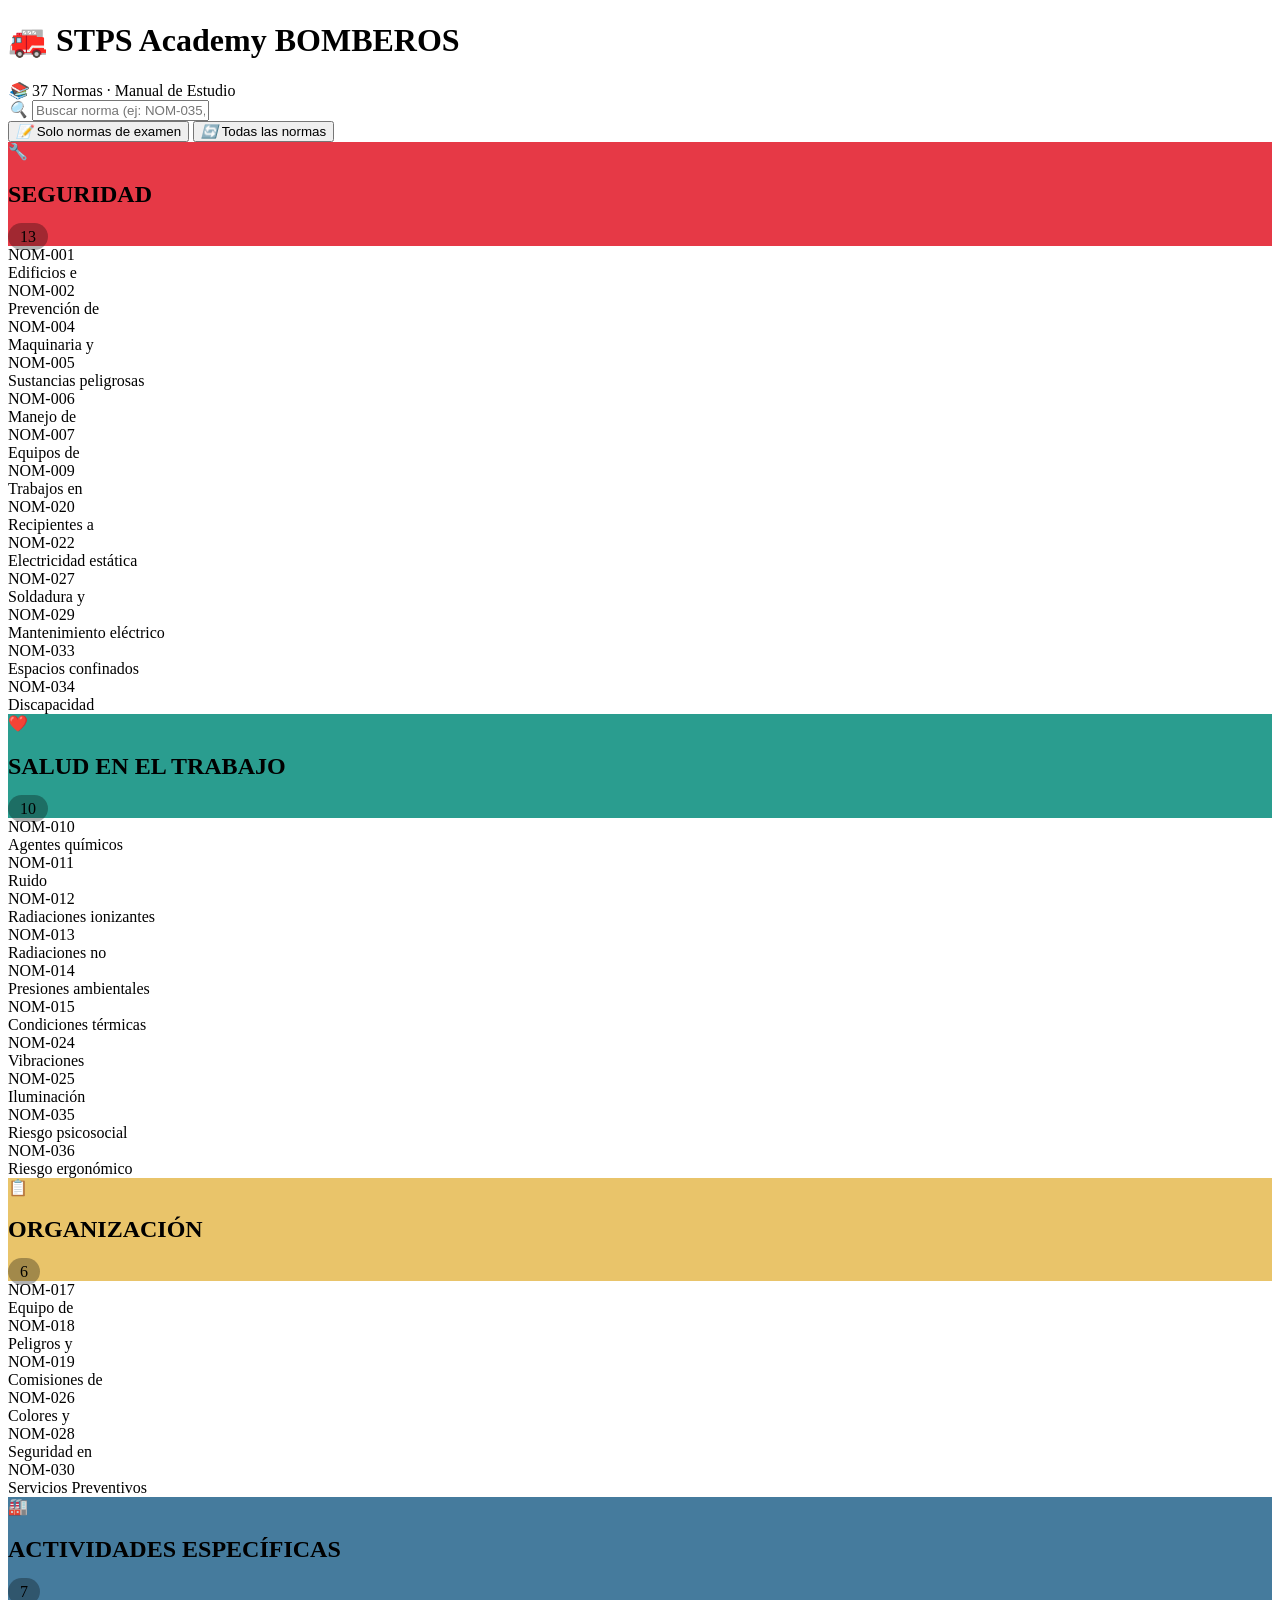
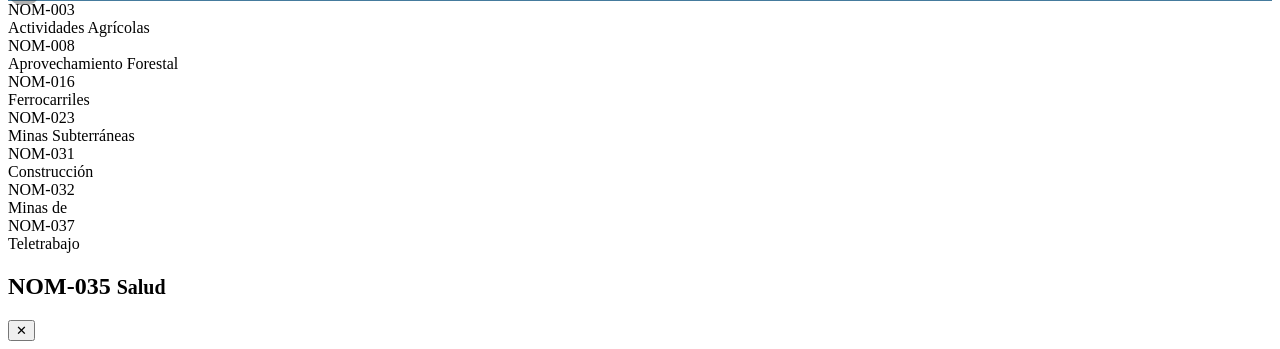
==== index.html @ f73cae07 "Update stylesheet link in index.html" ====
<!DOCTYPE html>
<html lang="es">
<head>
    <meta charset="UTF-8">
    <meta name="viewport" content="width=device-width, initial-scale=1.0">
    <title>🚒 STPS Academy - Manual de Estudio para Bomberos</title>
   <link rel="stylesheet" href="estilos.css">   
</head>
<body>
    <div class="header">
        <div class="header-content">
            <h1>
                🚒 STPS Academy 
                <span>BOMBEROS</span>
            </h1>
            <div class="badge">
                <i>📚</i> 37 Normas · Manual de Estudio
            </div>
        </div>
    </div>

    <div class="control-panel">
        <div class="search-box">
            <i>🔍</i>
            <input type="text" id="buscador" placeholder="Buscar norma (ej: NOM-035, incendios, altura...)" onkeyup="filtrarNormas()">
        </div>
        <button class="filter-btn" onclick="filtrarExamen()">
            <i>📝</i> Solo normas de examen
        </button>
        <button class="filter-btn" onclick="resetFiltro()">
            <i>🔄</i> Todas las normas
        </button>
    </div>

    <div class="categorias-grid" id="categorias-container"></div>

    <!-- Tarjeta de estudio a pantalla completa -->
    <div class="study-card-overlay" id="studyCard">
        <div class="study-card">
            <div class="study-card-header">
                <h2 id="card-titulo">
                    <span id="card-codigo">NOM-035</span>
                    <small id="card-categoria">Salud</small>
                </h2>
                <button class="close-btn" onclick="cerrarTarjeta()">✕</button>
            </div>
            <div class="study-card-content" id="card-contenido">
                <!-- Contenido dinámico -->
            </div>
        </div>
    </div>

    <script>
        // Base de datos ENRIQUECIDA para bomberos
        const normasDB = {
            "NOM-001": {
                categoria: "seguridad",
                titulo: "Edificios e instalaciones",
                desc: "🔥 CRÍTICO PARA BOMBEROS: Establece las condiciones de seguridad estructural, salidas de emergencia y rutas de evacuación.",
                peligros: ["Estructuras colapsables", "Salidas bloqueadas", "Señalización inadecuada"],
                aplica: ["Todo centro de trabajo", "Edificios públicos", "Industrias"],
                inspeccion: ["Verificar salidas de emergencia", "Medir ancho de pasillos", "Revisar puertas contra fuego"],
                normativa: ["REGLAMENTO DE CONSTRUCCIONES", "NFPA 101", "RCDF"],
                examen: {
                    preguntas: [
                        "¿Ancho mínimo de pasillos? 90cm",
                        "¿Puertas de emergencia deben abrir hacia? Hacia fuera",
                        "¿Altura mínima de pasillos? 2.20m"
                    ],
                    tips: "Memorizar medidas: pasillos 90cm, escaleras 1.20m"
                }
            },
            "NOM-002": {
                categoria: "seguridad",
                titulo: "Prevención de incendios",
                desc: "🚒 FUNDAMENTAL: Condiciones para prevención, protección y combate de incendios. Clasificación de fuegos y equipos.",
                peligros: ["Fuegos clase A, B, C, D, K", "Acumulación de combustibles", "Fallas eléctricas"],
                aplica: ["Todas las empresas", "Áreas de alto riesgo", "Almacenes"],
                inspeccion: ["Tipo y ubicación de extintores", "Pruebas hidrostáticas", "Brigadas contra incendio"],
                normativa: ["NFPA 10", "NFPA 72", "REGLAMENTO DE SEGURIDAD"],
                examen: {
                    preguntas: [
                        "Clase A: materiales sólidos",
                        "Clase B: líquidos inflamables",
                        "Clase C: equipos eléctricos",
                        "Clase D: metales combustibles",
                        "Clase K: aceites de cocina"
                    ],
                    tips: "Recordar: A=Ash, B=Barrel, C=Current, D=Dust, K=Kitchen"
                }
            },
            "NOM-003": {
                categoria: "especificas",
                titulo: "Actividades Agrícolas",
                desc: "🌾 Seguridad en campo: maquinaria agrícola, exposición a plaguicidas y condiciones ambientales extremas.",
                peligros: ["Plaguicidas", "Maquinaria sin protección", "Golpe de calor"],
                aplica: ["Campos agrícolas", "Invernaderos", "Empacadoras"],
                inspeccion: ["Almacén de químicos", "Equipo de aplicación", "Periodos de reentrada"],
                normativa: ["NOM-003-STPS", "GUÍA FAO", "SANIDAD VEGETAL"],
                examen: {
                    preguntas: [
                        "¿Periodo de reentrada mínimo? 24-48 hrs",
                        "¿EPP para plaguicidas? Traje completo, respirador",
                        "¿Lavado de equipos? Área especial"
                    ],
                    tips: "24 horas de reentrada es lo más común"
                }
            },
            "NOM-004": {
                categoria: "seguridad",
                titulo: "Maquinaria y sistemas",
                desc: "⚙️ Protección mecánica: resguardos, dispositivos de seguridad y procedimientos LOTO.",
                peligros: ["Atrapamientos", "Proyecciones", "Contacto eléctrico"],
                aplica: ["Industria manufacturera", "Talleres", "Plantas de producción"],
                inspeccion: ["Resguardos fijos/móviles", "Sistemas de enclavamiento", "Procedimientos LOTO"],
                normativa: ["ISO 12100", "ANSI B11", "NOM-004"],
                examen: {
                    preguntas: [
                        "LOTO significa: Lockout/Tagout",
                        "¿Pasos LOTO? 1. Preparar 2. Notificar 3. Apagar 4. Aislar 5. Bloquear 6. Verificar",
                        "¿Distancia de seguridad? Según norma ISO"
                    ],
                    tips: "LOTO: Preparar, Notificar, Apagar, Aislar, Bloquear, Verificar (PNAABV)"
                }
            },
            "NOM-005": {
                categoria: "seguridad",
                titulo: "Sustancias peligrosas",
                desc: "☣️ Manejo de químicos: identificación, almacenamiento, incompatibilidades y emergencias.",
                peligros: ["Explosivos", "Inflamables", "Tóxicos", "Corrosivos", "Reactivos"],
                aplica: ["Industria química", "Laboratorios", "Almacenes"],
                inspeccion: ["Etiquetado SGA", "Hojas MSDS", "Diques de contención"],
                normativa: ["SGA", "NFPA 704", "RCRA"],
                examen: {
                    preguntas: [
                        "Rombo NFPA: Azul=Salud, Rojo=Inflamabilidad, Amarillo=Reactividad, Blanco=Especial",
                        "Escala 0-4 (4=muy peligroso)",
                        "Incompatibilidades: ácidos con bases, oxidantes con orgánicos"
                    ],
                    tips: "AZUL=Salud, ROJO=Fuego, AMARILLO=Explosión, BLANCO=Especial"
                }
            },
            "NOM-006": {
                categoria: "seguridad",
                titulo: "Manejo de materiales",
                desc: "📦 Almacenamiento y movimiento de cargas: montacargas, estibas y transporte manual.",
                peligros: ["Caída de cargas", "Vuelco de montacargas", "Sobreesfuerzos"],
                aplica: ["Almacenes", "Centros de distribución", "Muelles"],
                inspeccion: ["Altura de estibas", "Pasillos libres", "Certificación de operadores"],
                normativa: ["OSHA 29 CFR 1910.176", "NOM-006", "ASME B56"],
                examen: {
                    preguntas: [
                        "Altura máxima de estiba: 4m o según resistencia",
                        "Pasillo principal mínimo: 2m",
                        "Montacargas: inspección diaria"
                    ],
                    tips: "Estibas: más ancho que alto"
                }
            },
            "NOM-007": {
                categoria: "seguridad",
                titulo: "Equipos de elevación",
                desc: "🏗️ Grúas, montacargas y equipos de elevación: operación segura y mantenimiento.",
                peligros: ["Caída de cargas", "Vuelcos", "Contacto eléctrico"],
                aplica: ["Construcción", "Industria", "Puertos"],
                inspeccion: ["Cables y estrobos", "Limites de carga", "Señalización"],
                normativa: ["ASME B30", "OSHA", "NOM-006"],
                examen: {
                    preguntas: [
                        "Capacidad nominal visible",
                        "Señales manuales estandarizadas",
                        "Inspección anual de equipos"
                    ],
                    tips: "Nunca pararse bajo carga suspendida"
                }
            },
            "NOM-008": {
                categoria: "especificas",
                titulo: "Aprovechamiento Forestal",
                desc: "🌲 Seguridad en tala y extracción forestal: motosierras, derribo y rescate.",
                peligros: ["Caída de árboles", "Motosierras", "Aislamiento"],
                aplica: ["Bosques", "Aserraderos", "Plantaciones"],
                inspeccion: ["Mantenimiento de motosierras", "Equipo de protección", "Comunicaciones"],
                normativa: ["NOM-008-STPS", "NFPA 1144", "OSHA Logging"],
                examen: {
                    preguntas: [
                        "Dirección de caída planificada",
                        "Zona de desrame: 2 veces altura del árbol",
                        "Equipo: casco, careta, motosierra con freno"
                    ],
                    tips: "Siempre tener ruta de escape a 45°"
                }
            },
            "NOM-009": {
                categoria: "seguridad",
                titulo: "Trabajos en altura",
                desc: "🧗 CRÍTICO: Prevención de caídas en trabajos sobre 1.80m. Sistemas anticaídas y puntos de anclaje.",
                peligros: ["Caídas a distinto nivel", "Fallo de anclajes", "Síndrome del arnés"],
                aplica: ["Construcción", "Mantenimiento", "Techos"],
                inspeccion: ["Arnés de cuerpo completo", "Líneas de vida", "Conectores"],
                normativa: ["ANSI Z359", "OSHA 1926.500", "NOM-009"],
                examen: {
                    preguntas: [
                        "Altura mínima: 1.80m",
                        "Inspección pre-uso: 100% de equipos",
                        "Fuerza de detención máxima: 6kN",
                        "Factor de caída: <=2"
                    ],
                    tips: "Arnés: siempre conectado, nunca desconectar en altura"
                }
            },
            "NOM-010": {
                categoria: "salud",
                titulo: "Agentes químicos",
                desc: "☢️ Exposición a químicos: LMPE, monitoreo ambiental y vigilancia médica.",
                peligros: ["Intoxicación aguda", "Enfermedades crónicas", "Sensibilización"],
                aplica: ["Industria química", "Pinturas", "Laboratorios"],
                inspeccion: ["Mediciones ambientales", "Registros de exposición", "Vigilancia médica"],
                normativa: ["ACGIH", "NIOSH", "NOM-010"],
                examen: {
                    preguntas: [
                        "LMPE: Límite Máximo Permisible de Exposición",
                        "PPT: Promedio Ponderado en Tiempo (8 hrs)",
                        "CPT: Concentración Pico Temporal (15 min)",
                        "Límite de corto plazo: 15 min"
                    ],
                    tips: "8 horas = PPT, 15 min = CPT"
                }
            },
            "NOM-011": {
                categoria: "salud",
                titulo: "Ruido",
                desc: "🔊 Exposición a ruido: límites permisibles, protección auditiva y audiometrías.",
                peligros: ["Hipoacusia", "Tinnitus", "Estrés"],
                aplica: ["Industria pesada", "Construcción", "Música"],
                inspeccion: ["Dosimetrías", "Audiometrías", "Atenuación de protectores"],
                normativa: ["OSHA 1910.95", "NIOSH", "NOM-011"],
                examen: {
                    preguntas: [
                        "Límite: 90 dB por 8 horas",
                        "Dosis: 100% a 90 dB/8h",
                        "Dobla la energía cada 3 dB",
                        "Máximo sin protección: 105 dB"
                    ],
                    tips: "3 dB = doble energía, 5 dB = factor de intercambio OSHA"
                }
            },
            "NOM-012": {
                categoria: "salud",
                titulo: "Radiaciones ionizantes",
                desc: "☢️ Rayos X, gamma, partículas: protección radiológica y dosimetría.",
                peligros: ["Cáncer", "Quemaduras", "Esterilidad"],
                aplica: ["Hospitales", "Industria nuclear", "Gammagrafía"],
                inspeccion: ["Dosímetros personales", "Blindaje", "Señalización"],
                normativa: ["IAEA", "NCRP", "NOM-012"],
                examen: {
                    preguntas: [
                        "Límite público: 1 mSv/año",
                        "Límite ocupacional: 20 mSv/año",
                        "Principios: Tiempo, Distancia, Blindaje",
                        "Dosímetro obligatorio"
                    ],
                    tips: "TDB: Tiempo, Distancia, Blindaje"
                }
            },
            "NOM-013": {
                categoria: "salud",
                titulo: "Radiaciones no ionizantes",
                desc: "🔦 UV, IR, microondas, RF: efectos biológicos y protección.",
                peligros: ["Quemaduras", "Cataratas", "Esterilidad temporal"],
                aplica: ["Soldadura", "Telecomunicaciones", "Hospitales"],
                inspeccion: ["Mediciones de campo", "Protección ocular", "Blindaje"],
                normativa: ["ICNIRP", "IEEE", "NOM-013"],
                examen: {
                    preguntas: [
                        "UV: fotokeratitis, cáncer piel",
                        "IR: cataratas, quemaduras",
                        "RF: calentamiento de tejidos",
                        "Límites ICNIRP"
                    ],
                    tips: "UV = ojos y piel, IR = ojos, RF = cuerpo entero"
                }
            },
            "NOM-014": {
                categoria: "salud",
                titulo: "Presiones ambientales",
                desc: "⛰️ Trabajos en alta montaña, buceo, túneles hiperbáricos.",
                peligros: ["Mal de montaña", "Enfermedad descompresiva", "Barotrauma"],
                aplica: ["Minas profundas", "Buceo comercial", "Aviación"],
                inspeccion: ["Aclimatación", "Tablas de descompresión", "Equipo especializado"],
                normativa: ["US Navy Diving Manual", "NOM-014", "ADI"],
                examen: {
                    preguntas: [
                        "Gran altitud: >3000 msnm",
                        "Aclimatación: 3-5 días",
                        "Buceo: tablas, computadora",
                        "Paradas de descompresión obligatorias"
                    ],
                    tips: "Subir lento, bajar rápido (buceo)"
                }
            },
            "NOM-015": {
                categoria: "salud",
                titulo: "Condiciones térmicas",
                desc: "🌡️ Estrés por calor y frío: WBGT, índices de enfriamiento, hidratación.",
                peligros: ["Golpe de calor", "Hipotermia", "Deshidratación"],
                aplica: ["Fundiciones", "Cámaras frías", "Exteriores"],
                inspeccion: ["Mediciones WBGT", "Regímenes descanso", "Hidratación"],
                normativa: ["ACGIH TLV", "ISO 7243", "NOM-015"],
                examen: {
                    preguntas: [
                        "WBGT: índice de bulbo húmedo-globo",
                        "Calor: descansos por hora según WBGT",
                        "Frío: sensación térmica, viento",
                        "Hidratación: 250ml cada 20 min"
                    ],
                    tips: "Trabajo pesado >30°C WBGT requiere descansos"
                }
            },
            "NOM-016": {
                categoria: "especificas",
                titulo: "Ferrocarriles",
                desc: "🚂 Seguridad en vías férreas: operación de trenes, maniobras y cruces.",
                peligros: ["Atropellamiento", "Descarrilamiento", "Golpes"],
                aplica: ["Ferrocarriles", "Patios de maniobras", "Cruces"],
                inspeccion: ["Señalización", "Estado de vías", "Comunicaciones"],
                normativa: ["AREMA", "FRA", "NOM-016"],
                examen: {
                    preguntas: [
                        "Distancia de seguridad: 2m de la vía",
                        "Señales: bandera roja de día, luz roja noche",
                        "Comunicación por radio obligatoria"
                    ],
                    tips: "Nunca cruzar entre vagones parados"
                }
            },
            "NOM-017": {
                categoria: "organizacion",
                titulo: "Equipo de Protección Personal",
                desc: "🛡️ EPP: selección, uso, mantenimiento y reposición según riesgo.",
                peligros: ["EPP inadecuado", "Mal ajuste", "Vida útil vencida"],
                aplica: ["TODAS las empresas", "TODOS los trabajadores"],
                inspeccion: ["Certificación NOM", "Vida útil", "Ajuste"],
                normativa: ["ANSI/ISEA", "NFPA", "NOM-017"],
                examen: {
                    preguntas: [
                        "Casco: clase A,B,C,G,E",
                        "Lentes: impacto, químico, radiación",
                        "Respiradores: N95, N100, P100",
                        "Guantes: corte, químico, calor",
                        "Botas: punta de acero, dielectricas"
                    ],
                    tips: "EPP siempre último recurso, antes controles ingeniería"
                }
            },
            "NOM-018": {
                categoria: "organizacion",
                titulo: "Peligros y Riesgos Químicos",
                desc: "🏷️ Sistema Globalmente Armonizado (SGA): etiquetas y hojas MSDS.",
                peligros: ["Mal etiquetado", "MSDS incompletas", "Desconocimiento"],
                aplica: ["Industria química", "Laboratorios", "Almacenes"],
                inspeccion: ["Etiquetas SGA", "MSDS accesibles", "Capacitación"],
                normativa: ["SGA (GHS)", "NFPA 704", "NOM-018"],
                examen: {
                    preguntas: [
                        "9 pictogramas SGA",
                        "Palabras de advertencia: Peligro, Atención",
                        "H: indicaciones de peligro",
                        "P: consejos de prudencia",
                        "MSDS: 16 secciones"
                    ],
                    tips: "Memorizar 9 pictogramas: explosivo, inflamable, comburente, etc."
                }
            },
            "NOM-019": {
                categoria: "organizacion",
                titulo: "Comisiones de Seguridad",
                desc: "👥 Comisiones Mixtas: integración, funciones y reuniones mensuales.",
                peligros: ["Falta de participación", "Actas incompletas", "Incumplimiento"],
                aplica: ["TODAS las empresas >15 trabajadores"],
                inspeccion: ["Acta constitutiva", "Reuniones mensuales", "Recorridos"],
                normativa: ["LFT", "REGLAMENTO STPS", "NOM-019"],
                examen: {
                    preguntas: [
                        "Integración: igual número patrón-trabajadores",
                        "Reuniones: mensuales",
                        "Funciones: investigación incidentes, promoción",
                        "Recorridos: periódicos"
                    ],
                    tips: "50-50 patrón-trabajadores, reunión cada mes"
                }
            },
            "NOM-020": {
                categoria: "seguridad",
                titulo: "Recipientes a presión",
                desc: "🔥 Calderas, recipientes sujetos a presión: operación y mantenimiento.",
                peligros: ["Explosión", "Quemaduras", "Fugas"],
                aplica: ["Calderas", "Compresores", "Autoclaves"],
                inspeccion: ["Válvulas de seguridad", "Pruebas hidrostáticas", "Manómetros"],
                normativa: ["ASME BPVC", "NBBI", "NOM-020"],
                examen: {
                    preguntas: [
                        "Prueba hidrostática: 1.5 veces presión trabajo",
                        "Válvula seguridad: calibrada, libre",
                        "Manómetro: visible, iluminado",
                        "Registro diario: presión, temperatura"
                    ],
                    tips: "Válvula seguridad = último recurso"
                }
            },
            "NOM-022": {
                categoria: "seguridad",
                titulo: "Electricidad estática",
                desc: "⚡ Prevención de descargas electrostáticas en ambientes explosivos.",
                peligros: ["Incendio", "Explosión", "Shock"],
                aplica: ["Industria química", "Pintura", "Polvos combustibles"],
                inspeccion: ["Puesta a tierra", "Ionizadores", "Humidificación"],
                normativa: ["NFPA 77", "IEC 60079", "NOM-022"],
                examen: {
                    preguntas: [
                        "Resistencia a tierra: <10 ohmios",
                        "Humidificación: >60% reduce estática",
                        "Calzado antiestático: <100 Mohm",
                        "Pisos conductores: <1 Mohm"
                    ],
                    tips: "Tierra <10 ohmios, piso <1 Mohm"
                }
            },
            "NOM-023": {
                categoria: "especificas",
                titulo: "Minas Subterráneas",
                desc: "⛏️ Seguridad minera: ventilación, gases, explosivos, estabilidad.",
                peligros: ["Grisú", "Polvo explosivo", "Derrumbe", "Incendio"],
                aplica: ["Minas subterráneas", "Túneles"],
                inspeccion: ["Ventilación", "Monitoreo gases", "Sostenimiento"],
                normativa: ["MSHA", "NOM-023", "REGLAMENTO MINERO"],
                examen: {
                    preguntas: [
                        "Grisú: metano 5-15% explosivo",
                        "Ventilación: >6 m3/min por persona",
                        "Refugios: cada 500m",
                        "Equipo a prueba de explosión"
                    ],
                    tips: "Grisú = metano, 5-15% explota"
                }
            },
            "NOM-024": {
                categoria: "salud",
                titulo: "Vibraciones",
                desc: "📳 Vibraciones cuerpo entero y segmentarias: efectos y control.",
                peligros: ["Lumbalgia", "Síndrome vibración mano-brazo", "Fatiga"],
                aplica: ["Operadores maquinaria", "Minería", "Construcción"],
                inspeccion: ["Mediciones vibratorias", "Asientos amortiguados", "Herramientas baja vibración"],
                normativa: ["ISO 2631", "ISO 5349", "NOM-024"],
                examen: {
                    preguntas: [
                        "Cuerpo entero: vehículos, <0.5 m/s2",
                        "Mano-brazo: herramientas, <2.5 m/s2",
                        "Límite 8 horas",
                        "Guantes antivibración"
                    ],
                    tips: "CE=vehículos, MB=herramientas"
                }
            },
            "NOM-025": {
                categoria: "salud",
                titulo: "Iluminación",
                desc: "💡 Niveles mínimos de iluminación según tarea visual.",
                peligros: ["Fatiga visual", "Errores", "Accidentes"],
                aplica: ["TODOS los centros de trabajo"],
                inspeccion: ["Luxómetro", "Uniformidad", "Deslumbramiento"],
                normativa: ["IESNA", "ISO 8995", "NOM-025"],
                examen: {
                    preguntas: [
                        "Circulación: 20-50 lux",
                        "Tareas normales: 100-300 lux",
                        "Tareas finas: 500-750 lux",
                        "Tareas muy finas: 1000+ lux"
                    ],
                    tips: "50=pasillos, 300=oficina, 750=taller fino"
                }
            },
            "NOM-026": {
                categoria: "organizacion",
                titulo: "Colores y Señales",
                desc: "🟥 Colores de seguridad y señalización en centros de trabajo.",
                peligros: ["Señalización ausente", "Confusión", "No visible"],
                aplica: ["TODOS los centros de trabajo"],
                inspeccion: ["Señales adecuadas", "Ubicación visible", "Mantenimiento"],
                normativa: ["ISO 3864", "ANSI Z535", "NOM-026"],
                examen: {
                    preguntas: [
                        "ROJO: prohibición, equipo incendio",
                        "AMARILLO: precaución, riesgo",
                        "VERDE: seguridad, emergencia",
                        "AZUL: obligación",
                        "FORMA: círculo=prohibición, triángulo=advertencia, cuadrado=información"
                    ],
                    tips: "Rojo=alto, Amarillo=cuidado, Verde=seguro, Azul=obligación"
                }
            },
            "NOM-027": {
                categoria: "seguridad",
                titulo: "Soldadura y corte",
                desc: "🔥 Seguridad en procesos de soldadura: equipos, ventilación, EPP.",
                peligros: ["Humos metálicos", "Radiación UV", "Incendio", "Quemaduras"],
                aplica: ["Talleres", "Construcción", "Industria"],
                inspeccion: ["Ventilación", "Careta filtro adecuado", "Ropa ignífuga"],
                normativa: ["AWS", "NFPA 51B", "NOM-027"],
                examen: {
                    preguntas: [
                        "Filtro: número según amperaje",
                        "Ventilación: extracción localizada",
                        "Distancia mínima combustibles: 10m",
                        "Vigía contra incendio"
                    ],
                    tips: "Número de filtro = amperaje/10 aproximadamente"
                }
            },
            "NOM-028": {
                categoria: "organizacion",
                titulo: "Seguridad en Procesos",
                desc: "🏭 Administración de seguridad de procesos con químicos peligrosos.",
                peligros: ["Fuga masiva", "Explosión", "Incendio"],
                aplica: ["Industria química", "Refinerías", "Petroquímica"],
                inspeccion: ["Análisis de riesgos", "Procedimientos operación", "Gestión cambio"],
                normativa: ["OSHA PSM", "EPA RMP", "NOM-028"],
                examen: {
                    preguntas: [
                        "HAZOP: metodología análisis riesgo",
                        "What-If: preguntas estructuradas",
                        "Árbol de fallas: diagrama lógico",
                        "Gestión de cambio: autorización previa"
                    ],
                    tips: "HAZOP = desviaciones, What-If = escenarios"
                }
            },
            "NOM-029": {
                categoria: "seguridad",
                titulo: "Mantenimiento eléctrico",
                desc: "⚡ Seguridad en trabajos eléctricos: LOTO, herramientas aisladas, EPP.",
                peligros: ["Electrocución", "Arco eléctrico", "Quemaduras"],
                aplica: ["Mantenimiento", "Instalaciones eléctricas", "Subestaciones"],
                inspeccion: ["LOTO", "Herramientas aisladas", "Ropa arc flash"],
                normativa: ["NFPA 70E", "IEEE", "NOM-029"],
                examen: {
                    preguntas: [
                        "Categoría arco eléctrico: 0-4",
                        "Límite de aproximación: restringido, prohibido",
                        "Verificación ausencia tensión",
                        "EPP según categoría"
                    ],
                    tips: "Siempre verificar ausencia de tensión ANTES de tocar"
                }
            },
            "NOM-030": {
                categoria: "organizacion",
                titulo: "Servicios Preventivos",
                desc: "🏥 Servicios de seguridad y salud: personal, botiquín, primeros auxilios.",
                peligros: ["Atención médica tardía", "Botiquín incompleto", "Personal no capacitado"],
                aplica: ["TODOS los centros de trabajo"],
                inspeccion: ["Personal médico", "Botiquín reglamentario", "Capacitación primeros auxilios"],
                normativa: ["NOM-030", "GUÍA STPS", "LFT"],
                examen: {
                    preguntas: [
                        "Botiquín: material curación básico",
                        "Personal según número trabajadores",
                        "Primeros auxilios: personal capacitado",
                        "Tiempo respuesta: inmediato"
                    ],
                    tips: "Botiquín mínimo: gasa, vendas, antiséptico, guantes"
                }
            },
            "NOM-031": {
                categoria: "especificas",
                titulo: "Construcción",
                desc: "🏗️ Seguridad en obras: andamios, excavaciones, herramientas eléctricas.",
                peligros: ["Caídas", "Derrumbes", "Electrocución", "Golpes"],
                aplica: ["Obras construcción", "Edificaciones", "Infraestructura"],
                inspeccion: ["Andamios", "Excavaciones", "Equipos"],
                normativa: ["OSHA 1926", "NOM-031", "REGLAMENTO CONSTRUCCIÓN"],
                examen: {
                    preguntas: [
                        "Andamios: barandal 1.2m, rodapié",
                        "Excavaciones: entibado si >1.5m",
                        "Talud: según tipo suelo",
                        "Herramientas: doble aislamiento"
                    ],
                    tips: "Excavación >1.5m = entibar o talud"
                }
            },
            "NOM-032": {
                categoria: "especificas",
                titulo: "Minas de Carbón",
                desc: "🪨 Seguridad específica en minas de carbón: grisú, polvo, explosiones.",
                peligros: ["Explosión grisú", "Explosión polvo", "Incendio"],
                aplica: ["Minas carbón", "Plantas beneficio"],
                inspeccion: ["Monitoreo metano", "Roca caliza", "Ventilación"],
                normativa: ["MSHA", "NOM-032", "REGLAMENTO MINERO"],
                examen: {
                    preguntas: [
                        "Grisú: metano 1% alarma, 1.5% evacuar",
                        "Polvo: roca caliza inertización",
                        "Ventilación: dilución metano",
                        "Equipo: certificado MSHA"
                    ],
                    tips: "Metano >1% = alerta, >1.5% = evacuar"
                }
            },
            "NOM-033": {
                categoria: "seguridad",
                titulo: "Espacios confinados",
                desc: "🚪 Acceso a tanques, ductos, cisternas: atmósfera peligrosa, rescate.",
                peligros: ["Atmósfera tóxica", "Deficiencia oxígeno", "Explosión", "Atrapamiento"],
                aplica: ["Industria", "Drenaje", "Tanques"],
                inspeccion: ["Permiso entrada", "Monitoreo continuo", "Ventilación"],
                normativa: ["OSHA 1910.146", "NFPA 350", "NOM-033"],
                examen: {
                    preguntas: [
                        "Oxígeno: 19.5-23.5%",
                        "LEL: <10% inflamable",
                        "Tóxico: según sustancia",
                        "Ventilación: 20 cambios/hora"
                    ],
                    tips: "O2 <19.5% = deficiente, <16% = muerte inmediata"
                }
            },
            "NOM-034": {
                categoria: "seguridad",
                titulo: "Discapacidad",
                desc: "♿ Seguridad para trabajadores con discapacidad: accesibilidad, señalización.",
                peligros: ["Barreras arquitectónicas", "Evacuación imposible", "Señalización inadecuada"],
                aplica: ["TODOS los centros de trabajo"],
                inspeccion: ["Rutas accesibles", "Señalización adaptada", "Procedimientos inclusivos"],
                normativa: ["ADA", "NOM-034", "REGLAMENTO ACCESIBILIDAD"],
                examen: {
                    preguntas: [
                        "Rutas: ancho mínimo 0.90m",
                        "Puertas: ancho 0.80m",
                        "Señalización: Braille, sonora",
                        "Evacuación: sillas, refugios"
                    ],
                    tips: "Accesibilidad = ancho puertas 0.80m, rampas 8%"
                }
            },
            "NOM-035": {
                categoria: "salud",
                titulo: "Riesgo psicosocial",
                desc: "🧠 Estrés, violencia, jornada: identificación y prevención.",
                peligros: ["Burnout", "Violencia laboral", "Ansiedad", "Depresión"],
                aplica: ["TODOS los centros de trabajo"],
                inspeccion: ["Cuestionarios", "Identificación factores", "Programas intervención"],
                normativa: ["NOM-035", "GUÍA STPS", "LFT"],
                examen: {
                    preguntas: [
                        "5 dominios: ambiente, jornada, carga, liderazgo, violencia",
                        "Cuestionarios: identificación",
                        "Medidas: preventivas, correctivas",
                        "Seguimiento: periódico"
                    ],
                    tips: "Factores: ambiente, jornada, carga, liderazgo, violencia"
                }
            },
            "NOM-036": {
                categoria: "salud",
                titulo: "Riesgo ergonómico",
                desc: "💪 Manejo manual de cargas: límites, técnicas, ayudas mecánicas.",
                peligros: ["Lesiones lumbares", "Hernias", "Fatiga muscular"],
                aplica: ["Almacenes", "Mudanzas", "Industria"],
                inspeccion: ["Peso cargas", "Técnicas levantamiento", "Ayudas mecánicas"],
                normativa: ["NIOSH", "ISO 11228", "NOM-036"],
                examen: {
                    preguntas: [
                        "Límite hombres: 25 kg ocasional, 15 kg frecuente",
                        "Límite mujeres: 15 kg ocasional, 10 kg frecuente",
                        "Ecuación NIOSH: calcula peso recomendado",
                        "Ayudas: diablos, montacargas, mesas elevadoras"
                    ],
                    tips: "25/15 hombres, 15/10 mujeres (ocasional/frecuente)"
                }
            },
            "NOM-037": {
                categoria: "especificas",
                titulo: "Teletrabajo",
                desc: "🏠 Trabajo remoto: condiciones ergonómicas, jornada, desconexión.",
                peligros: ["Trastornos musculoesqueléticos", "Fatiga visual", "Aislamiento"],
                aplica: ["Teletrabajadores", "Home office"],
                inspeccion: ["Espacio trabajo", "Equipo ergonómico", "Jornada"],
                normativa: ["NOM-037", "LFT", "GUÍA STPS"],
                examen: {
                    preguntas: [
                        "Silla: ajustable, soporte lumbar",
                        "Mesa: 70-80cm altura",
                        "Pantalla: distancia brazo",
                        "Desconexión: fuera jornada",
                        "Pausas: activas"
                    ],
                    tips: "Ergonomía: 90-90-90 (codo, cadera, rodilla 90°)"
                }
            }
        };

        const categorias = [
            { id: "seguridad", nombre: "SEGURIDAD", icono: "🔧", color: "#e63946" },
            { id: "salud", nombre: "SALUD EN EL TRABAJO", icono: "❤️", color: "#2a9d8f" },
            { id: "organizacion", nombre: "ORGANIZACIÓN", icono: "📋", color: "#e9c46a" },
            { id: "especificas", nombre: "ACTIVIDADES ESPECÍFICAS", icono: "🏭", color: "#457b9d" }
        ];

        let filtroActual = "todas";
        let busquedaActual = "";

        function renderizarCategorias() {
            const container = document.getElementById('categorias-container');
            container.innerHTML = '';

            categorias.forEach(cat => {
                let normasCategoria = Object.entries(normasDB)
                    .filter(([_, norma]) => norma.categoria === cat.id);

                // Aplicar filtros
                if (filtroActual === "examen") {
                    normasCategoria = normasCategoria.filter(([_, norma]) => norma.examen);
                }

                if (busquedaActual) {
                    const busqueda = busquedaActual.toLowerCase();
                    normasCategoria = normasCategoria.filter(([codigo, norma]) => 
                        codigo.toLowerCase().includes(busqueda) ||
                        norma.titulo.toLowerCase().includes(busqueda) ||
                        norma.desc.toLowerCase().includes(busqueda)
                    );
                }

                if (normasCategoria.length === 0) return;

                const categoriaDiv = document.createElement('div');
                categoriaDiv.className = `categoria ${cat.id}`;
                
                categoriaDiv.innerHTML = `
                    <div class="categoria-header" style="background: ${cat.color}">
                        <span class="categoria-icon">${cat.icono}</span>
                        <h2>${cat.nombre}</h2>
                        <span style="margin-left: auto; background: rgba(0,0,0,0.3); padding: 5px 12px; border-radius: 30px;">${normasCategoria.length}</span>
                    </div>
                    <div class="normas-grid">
                        ${normasCategoria.map(([codigo, norma]) => `
                            <div class="norma-card ${norma.examen ? 'importante' : ''}" onclick="abrirTarjeta('${codigo}')">
                                <div class="norma-code">${codigo}</div>
                                <div class="norma-title">${norma.titulo.split(' ').slice(0,2).join(' ')}</div>
                            </div>
                        `).join('')}
                    </div>
                `;

                container.appendChild(categoriaDiv);
            });
        }

        window.abrirTarjeta = function(codigo) {
            const norma = normasDB[codigo];
            if (!norma) return;

            const contenido = document.getElementById('card-contenido');
            
            contenido.innerHTML = `
                <div class="card-section" style="border-left-color: #e63946">
                    <div class="section-title">
                        <i>🔥</i> DESCRIPCIÓN CRÍTICA
                    </div>
                    <p style="font-size: 1.2em; line-height: 1.6">${norma.desc}</p>
                </div>

                <div class="card-section" style="border-left-color: #f4a261">
                    <div class="section-title">
                        <i>⚠️</i> PELIGROS PRINCIPALES
                    </div>
                    <div>
                        ${norma.peligros.map(p => `<span class="peligro-tag">🔥 ${p}</span>`).join(' ')}
                    </div>
                </div>

                <div class="info-grid">
                    <div class="card-section" style="border-left-color: #2a9d8f">
                        <div class="section-title">
                            <i>🏭</i> APLICA EN
                        </div>
                        <ul class="normativa-list">
                            ${norma.aplica.map(a => `<li>${a}</li>`).join('')}
                        </ul>
                    </div>

                    <div class="card-section" style="border-left-color: #457b9d">
                        <div class="section-title">
                            <i>🔍</i> INSPECCIÓN CLAVE
                        </div>
                        <ul class="normativa-list">
                            ${norma.inspeccion.map(i => `<li>${i}</li>`).join('')}
                        </ul>
                    </div>
                </div>

                <div class="card-section" style="border-left-color: #9c89b8">
                    <div class="section-title">
                        <i>📚</i> NORMATIVA APLICABLE
                    </div>
                    <div>
                        ${norma.normativa.map(n => `<span class="peligro-tag" style="background: #e0e7ff; color: #1e40af">📘 ${n}</span>`).join(' ')}
                    </div>
                </div>

                ${norma.examen ? `
                <div class="examen-tips">
                    <h4><i>📝 PREGUNTAS FRECUENTES DE EXAMEN</i></h4>
                    <ul class="normativa-list">
                        ${norma.examen.preguntas.map(p => `<li>${p}</li>`).join('')}
                    </ul>
                    <p style="margin-top: 15px; padding-top: 15px; border-top: 1px solid #ffeaa7">
                        <strong>💡 TIP DE ESTUDIO:</strong> ${norma.examen.tips}
                    </p>
                </div>
                ` : ''}

                <div style="text-align: center; margin-top: 20px; color: #888; font-size: 0.9em;">
                    <i>⏱️ Última actualización: 2024 · STPS Academy para Bomberos</i>
                </div>
            `;

            document.getElementById('card-codigo').textContent = codigo;
            document.getElementById('card-titulo').innerHTML = `
                <span id="card-codigo">${codigo}</span>
                <small id="card-categoria" style="background: ${categorias.find(c => c.id === norma.categoria).color}">${norma.categoria.toUpperCase()}</small>
            `;

            document.getElementById('studyCard').style.display = 'flex';
        };

        window.cerrarTarjeta = function() {
            document.getElementById('studyCard').style.display = 'none';
        };

        window.filtrarNormas = function() {
            busquedaActual = document.getElementById('buscador').value;
            renderizarCategorias();
        };

        window.filtrarExamen = function() {
            filtroActual = "examen";
            document.getElementById('buscador').value = '';
            busquedaActual = '';
            renderizarCategorias();
        };

        window.resetFiltro = function() {
            filtroActual = "todas";
            document.getElementById('buscador').value = '';
            busquedaActual = '';
            renderizarCategorias();
        };

        // Cerrar con Escape
        document.addEventListener('keydown', function(e) {
            if (e.key === 'Escape') cerrarTarjeta();
        });

        // Inicializar
        renderizarCategorias();
    </script>
</body>
</html>
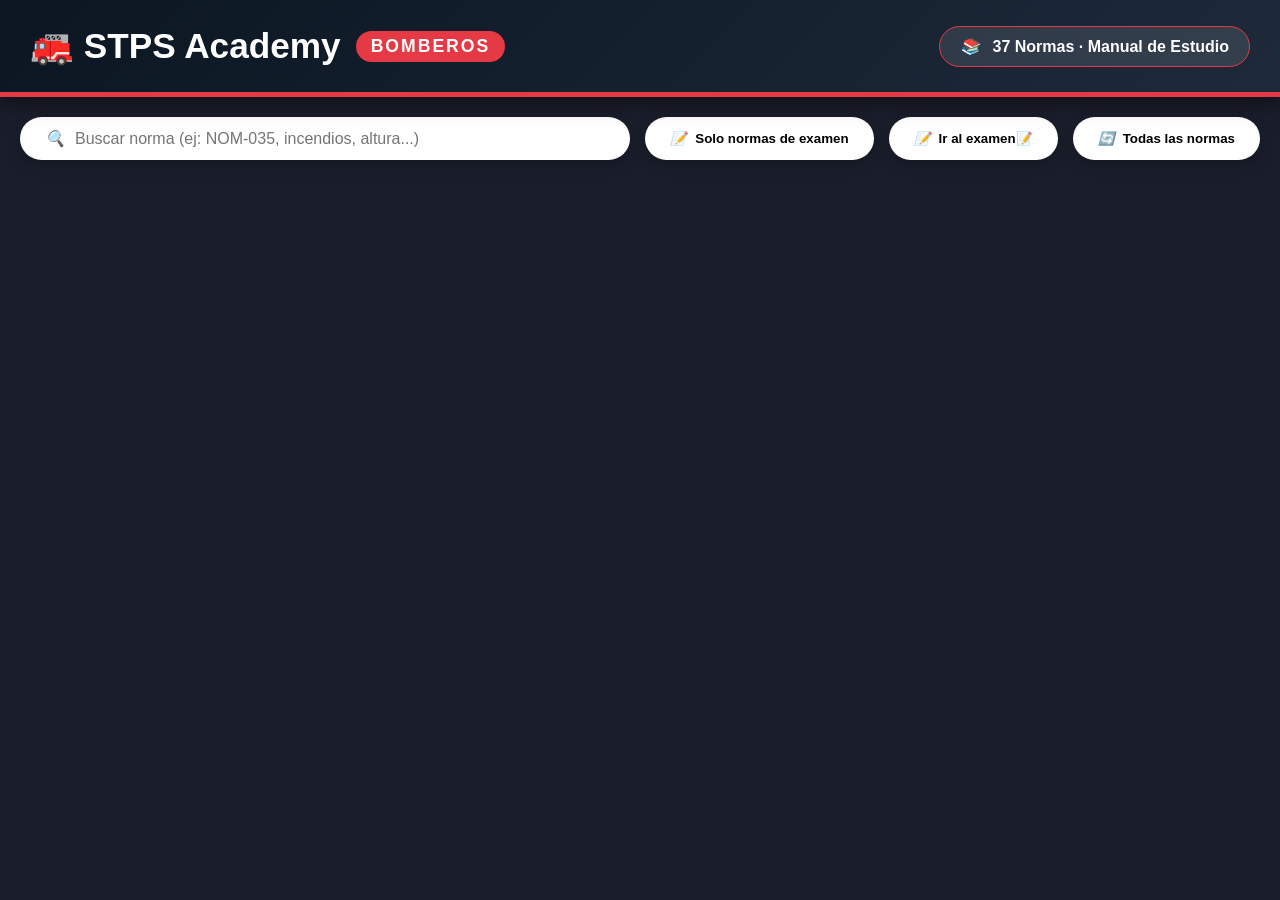
==== commit 750748e7: "Add button to navigate to exam page" ====
--- a/index.html
+++ b/index.html
@@ -27,6 +27,11 @@
         <button class="filter-btn" onclick="filtrarExamen()">
             <i>📝</i> Solo normas de examen
         </button>
+        
+        <button class="filter-btn" onclick="IrAExamen()">
+            <i>📝</i>Ir al  examen📝
+        </button>
+        
         <button class="filter-btn" onclick="resetFiltro()">
             <i>🔄</i> Todas las normas
         </button>
@@ -865,6 +870,9 @@
 
         // Inicializar
         renderizarCategorias();
+        IrAExamen(){
+        window.location ='/test.html'
+        }
     </script>
 </body>
 </html>
--- a/estilos.css
+++ b/estilos.css
@@ -0,0 +1,418 @@
+* {
+            margin: 0;
+            padding: 0;
+            box-sizing: border-box;
+        }
+
+        body {
+            font-family: 'Segoe UI', 'Arial', sans-serif;
+            background: #1a1e2b;
+            min-height: 100vh;
+            padding: 0;
+            color: #333;
+        }
+
+        /* Header estilo academia de bomberos */
+        .header {
+            background: linear-gradient(135deg, #0b1622 0%, #1e2a3a 100%);
+            color: white;
+            padding: 25px 30px;
+            border-bottom: 5px solid #e63946;
+            box-shadow: 0 5px 20px rgba(0,0,0,0.5);
+            position: sticky;
+            top: 0;
+            z-index: 100;
+        }
+
+        .header-content {
+            max-width: 1400px;
+            margin: 0 auto;
+            display: flex;
+            align-items: center;
+            justify-content: space-between;
+        }
+
+        .header h1 {
+            font-size: 2.2em;
+            display: flex;
+            align-items: center;
+            gap: 15px;
+        }
+
+        .header h1 span {
+            background: #e63946;
+            padding: 5px 15px;
+            border-radius: 50px;
+            font-size: 0.5em;
+            letter-spacing: 2px;
+        }
+
+        .badge {
+            background: rgba(255,255,255,0.1);
+            padding: 10px 20px;
+            border-radius: 40px;
+            font-weight: bold;
+            border: 1px solid #e63946;
+        }
+
+        .badge i {
+            color: #e63946;
+            margin-right: 8px;
+        }
+
+        /* Panel de control */
+        .control-panel {
+            max-width: 1400px;
+            margin: 20px auto;
+            padding: 0 20px;
+            display: flex;
+            gap: 15px;
+            flex-wrap: wrap;
+        }
+
+        .search-box {
+            flex: 1;
+            min-width: 250px;
+            background: white;
+            border-radius: 50px;
+            padding: 12px 25px;
+            display: flex;
+            align-items: center;
+            gap: 10px;
+            box-shadow: 0 5px 15px rgba(0,0,0,0.2);
+        }
+
+        .search-box input {
+            flex: 1;
+            border: none;
+            outline: none;
+            font-size: 1em;
+            background: transparent;
+        }
+
+        .filter-btn {
+            background: white;
+            border: none;
+            padding: 12px 25px;
+            border-radius: 50px;
+            font-weight: bold;
+            cursor: pointer;
+            transition: all 0.3s;
+            display: flex;
+            align-items: center;
+            gap: 8px;
+            box-shadow: 0 5px 15px rgba(0,0,0,0.2);
+        }
+
+        .filter-btn:hover {
+            background: #e63946;
+            color: white;
+        }
+
+        .filter-btn.active {
+            background: #e63946;
+            color: white;
+        }
+
+        /* Grid de categorías */
+        .categorias-grid {
+            max-width: 1400px;
+            margin: 30px auto;
+            padding: 0 20px;
+            display: grid;
+            grid-template-columns: repeat(auto-fit, minmax(300px, 1fr));
+            gap: 25px;
+        }
+
+        .categoria {
+            background: white;
+            border-radius: 20px;
+            overflow: hidden;
+            box-shadow: 0 10px 30px rgba(0,0,0,0.2);
+            transition: transform 0.3s;
+            border: 1px solid rgba(255,255,255,0.1);
+        }
+
+        .categoria:hover {
+            transform: translateY(-5px);
+        }
+
+        .categoria-header {
+            padding: 20px;
+            color: white;
+            display: flex;
+            align-items: center;
+            gap: 15px;
+        }
+
+        .categoria-header h2 {
+            font-size: 1.4em;
+        }
+
+        .categoria-icon {
+            font-size: 2.5em;
+        }
+
+        /* Grid de normas */
+        .normas-grid {
+            padding: 20px;
+            background: #f8fafc;
+            display: grid;
+            grid-template-columns: repeat(auto-fill, minmax(130px, 1fr));
+            gap: 8px;
+        }
+
+        .norma-card {
+            background: white;
+            border-radius: 10px;
+            padding: 12px 5px;
+            text-align: center;
+            cursor: pointer;
+            transition: all 0.2s;
+            border: 2px solid transparent;
+            font-size: 0.85em;
+            box-shadow: 0 2px 5px rgba(0,0,0,0.05);
+        }
+
+        .norma-card:hover {
+            border-color: #e63946;
+            transform: scale(1.02);
+            box-shadow: 0 5px 15px rgba(230, 57, 70, 0.2);
+        }
+
+        .norma-card.examen {
+            background: #fff3cd;
+            border-left: 4px solid #ffc107;
+        }
+
+        .norma-code {
+            font-weight: 800;
+            color: #1e2a3a;
+        }
+
+        .norma-title {
+            font-size: 0.7em;
+            color: #666;
+            margin-top: 3px;
+        }
+
+        /* Tarjeta de estudio a pantalla completa */
+        .study-card-overlay {
+            position: fixed;
+            top: 0;
+            left: 0;
+            right: 0;
+            bottom: 0;
+            background: rgba(0,0,0,0.9);
+            display: none;
+            justify-content: center;
+            align-items: center;
+            z-index: 1000;
+            padding: 20px;
+            backdrop-filter: blur(5px);
+        }
+
+        .study-card {
+            background: white;
+            width: 100%;
+            max-width: 1100px;
+            max-height: 90vh;
+            border-radius: 30px;
+            overflow: hidden;
+            box-shadow: 0 30px 60px rgba(230, 57, 70, 0.3);
+            animation: cardAppear 0.3s ease;
+            display: flex;
+            flex-direction: column;
+        }
+
+        @keyframes cardAppear {
+            from {
+                opacity: 0;
+                transform: scale(0.9);
+            }
+            to {
+                opacity: 1;
+                transform: scale(1);
+            }
+        }
+
+        .study-card-header {
+            background: linear-gradient(135deg, #1e2a3a 0%, #0b1622 100%);
+            color: white;
+            padding: 25px 30px;
+            display: flex;
+            justify-content: space-between;
+            align-items: center;
+            border-bottom: 4px solid #e63946;
+        }
+
+        .study-card-header h2 {
+            font-size: 2.2em;
+            display: flex;
+            align-items: center;
+            gap: 15px;
+        }
+
+        .study-card-header h2 small {
+            font-size: 0.5em;
+            background: #e63946;
+            padding: 5px 15px;
+            border-radius: 50px;
+        }
+
+        .close-btn {
+            background: rgba(255,255,255,0.1);
+            border: none;
+            color: white;
+            width: 50px;
+            height: 50px;
+            border-radius: 50%;
+            font-size: 1.5em;
+            cursor: pointer;
+            transition: all 0.3s;
+            display: flex;
+            align-items: center;
+            justify-content: center;
+        }
+
+        .close-btn:hover {
+            background: #e63946;
+            transform: rotate(90deg);
+        }
+
+        .study-card-content {
+            padding: 30px;
+            overflow-y: auto;
+            background: #f8fafc;
+        }
+
+        /* Secciones de la tarjeta de estudio */
+        .card-section {
+            background: white;
+            border-radius: 20px;
+            padding: 25px;
+            margin-bottom: 25px;
+            box-shadow: 0 5px 15px rgba(0,0,0,0.05);
+            border-left: 6px solid;
+        }
+
+        .section-title {
+            display: flex;
+            align-items: center;
+            gap: 12px;
+            font-size: 1.4em;
+            color: #1e2a3a;
+            margin-bottom: 20px;
+            padding-bottom: 10px;
+            border-bottom: 2px dashed #eef2f6;
+        }
+
+        .section-title i {
+            font-size: 1.5em;
+        }
+
+        .info-grid {
+            display: grid;
+            grid-template-columns: repeat(auto-fit, minmax(300px, 1fr));
+            gap: 20px;
+        }
+
+        .info-item {
+            background: #f8fafc;
+            border-radius: 15px;
+            padding: 20px;
+            transition: transform 0.2s;
+        }
+
+        .info-item:hover {
+            transform: translateX(5px);
+            background: #fff;
+            box-shadow: 0 5px 10px rgba(0,0,0,0.05);
+        }
+
+        .info-item strong {
+            display: block;
+            color: #e63946;
+            font-size: 1.1em;
+            margin-bottom: 10px;
+        }
+
+        .peligro-tag {
+            display: inline-block;
+            background: #fee;
+            color: #e63946;
+            padding: 5px 15px;
+            border-radius: 50px;
+            font-size: 0.85em;
+            font-weight: bold;
+            margin: 3px;
+        }
+
+        .normativa-list {
+            list-style: none;
+        }
+
+        .normativa-list li {
+            padding: 8px 0;
+            border-bottom: 1px solid #eef2f6;
+            display: flex;
+            align-items: center;
+            gap: 10px;
+        }
+
+        .normativa-list li:before {
+            content: "🔥";
+            color: #e63946;
+        }
+
+        .examen-tips {
+            background: #fff3cd;
+            border: 2px solid #ffc107;
+            border-radius: 15px;
+            padding: 20px;
+            margin-top: 20px;
+        }
+
+        .examen-tips h4 {
+            color: #856404;
+            display: flex;
+            align-items: center;
+            gap: 10px;
+            margin-bottom: 15px;
+        }
+
+        /* Colores de categorías */
+        .categoria.seguridad .categoria-header { background: #e63946; }
+        .categoria.salud .categoria-header { background: #2a9d8f; }
+        .categoria.organizacion .categoria-header { background: #e9c46a; color: #333; }
+        .categoria.especificas .categoria-header { background: #457b9d; }
+
+        /* Responsive */
+        @media (max-width: 768px) {
+            .header-content {
+                flex-direction: column;
+                gap: 15px;
+                text-align: center;
+            }
+            
+            .study-card-header h2 {
+                font-size: 1.5em;
+            }
+            
+            .info-grid {
+                grid-template-columns: 1fr;
+            }
+        }
+
+        /* Animación de pulso para normas importantes */
+        @keyframes pulse {
+            0% { box-shadow: 0 0 0 0 rgba(230, 57, 70, 0.4); }
+            70% { box-shadow: 0 0 0 10px rgba(230, 57, 70, 0); }
+            100% { box-shadow: 0 0 0 0 rgba(230, 57, 70, 0); }
+        }
+
+        .norma-card.importante {
+            animation: pulse 2s infinite;
+            background: #ffe5e5;
+        }
+   
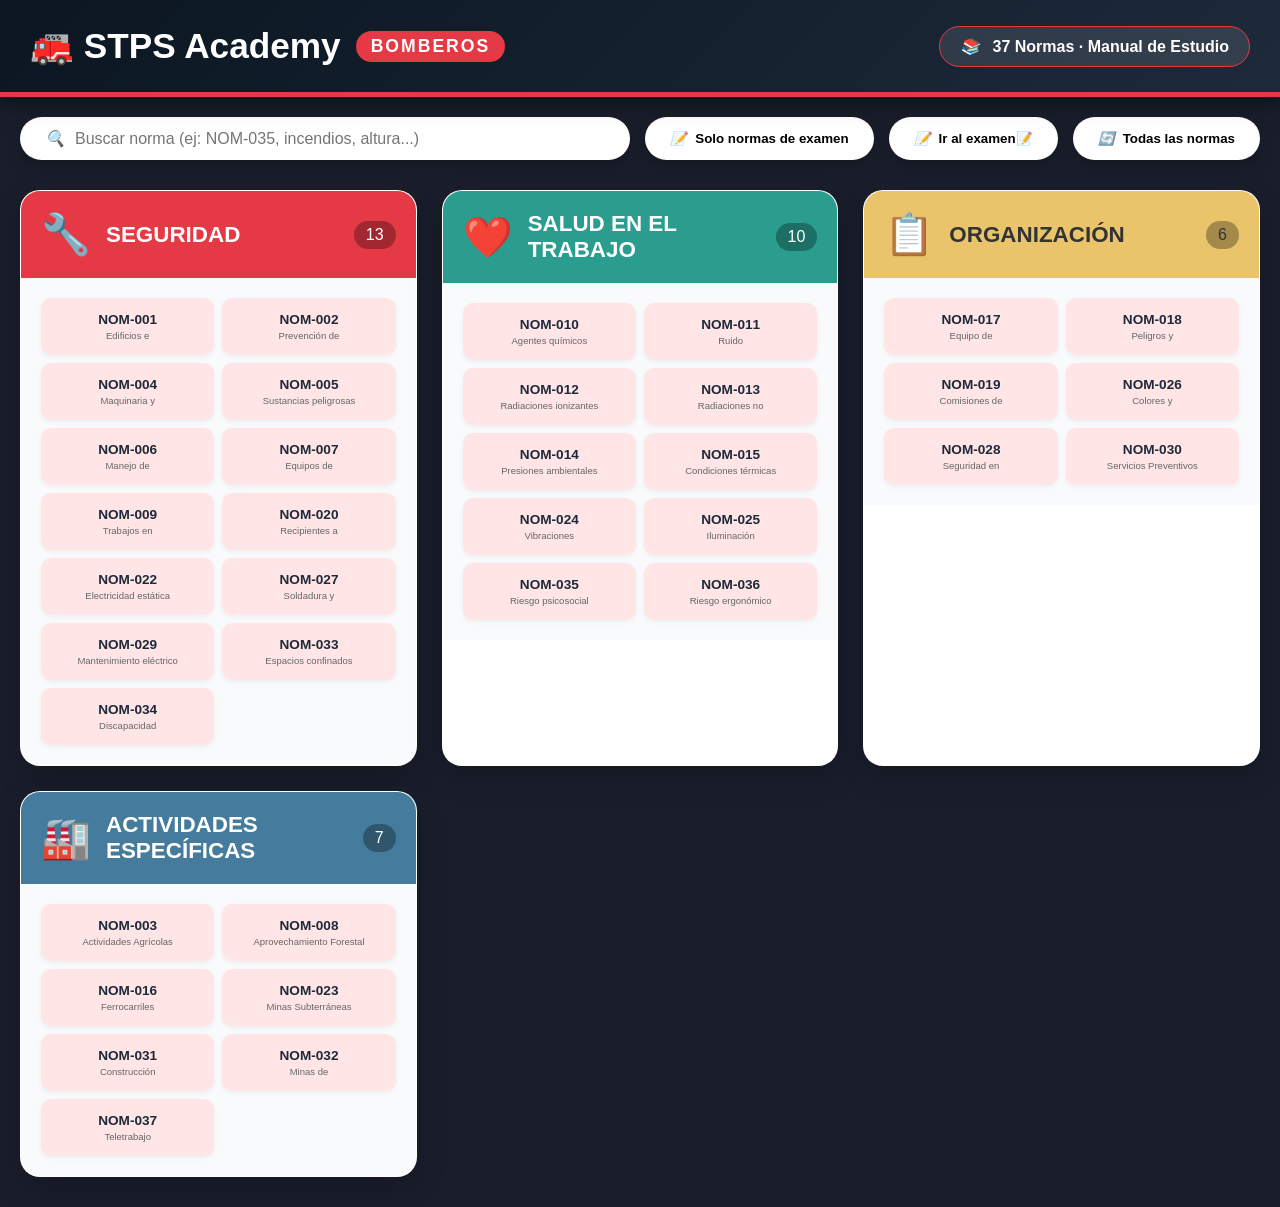
==== commit d0be7ba4: "Fix IrAExamen function definition and navigation" ====
--- a/index.html
+++ b/index.html
@@ -870,9 +870,13 @@
 
         // Inicializar
         renderizarCategorias();
-        IrAExamen(){
-        window.location ='/test.html'
-        }
+      
+
+function IrAExamen() {
+    window.location.href = '/test.html';
+}
+
+        
     </script>
 </body>
 </html>
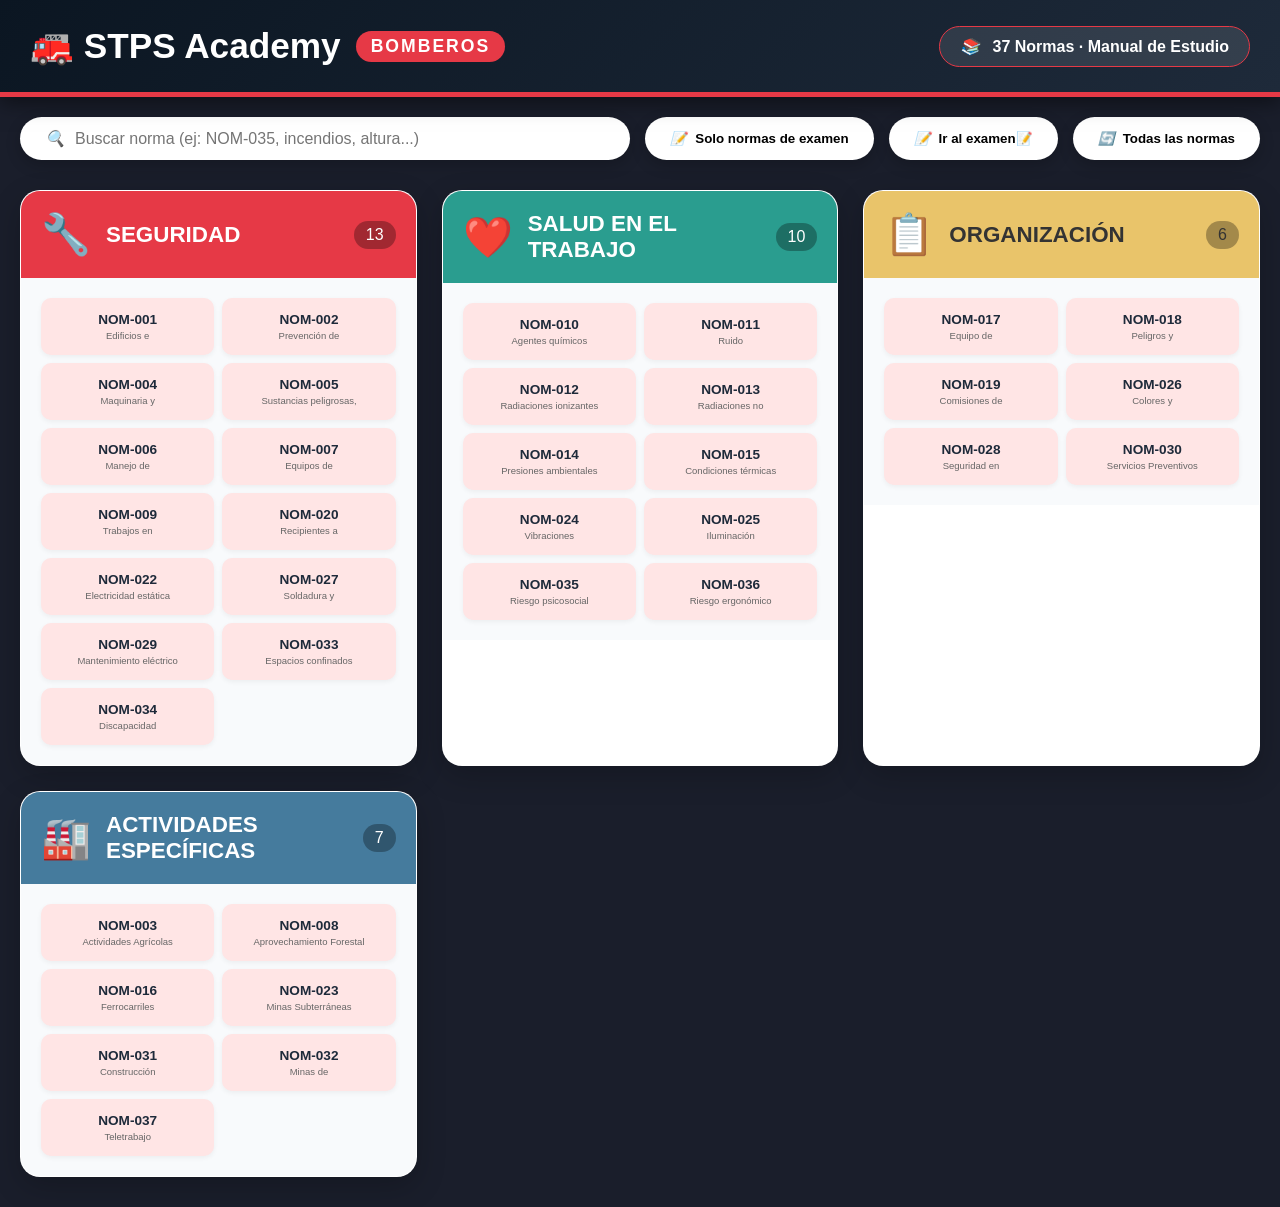
==== commit 4081f34d: "Update index.html" ====
--- a/index.html
+++ b/index.html
@@ -130,7 +130,7 @@
             },
             "NOM-005": {
                 categoria: "seguridad",
-                titulo: "Sustancias peligrosas",
+                titulo: "Sustancias peligrosas, tu señor si es aaron me siguio en instagram",
                 desc: "☣️ Manejo de químicos: identificación, almacenamiento, incompatibilidades y emergencias.",
                 peligros: ["Explosivos", "Inflamables", "Tóxicos", "Corrosivos", "Reactivos"],
                 aplica: ["Industria química", "Laboratorios", "Almacenes"],
@@ -873,7 +873,7 @@
       
 
 function IrAExamen() {
-    window.location.href = '/test.html';
+    window.location.href = 'https://everperez0127.github.io/Mini-test-normas-/test.html';
 }
 
         
